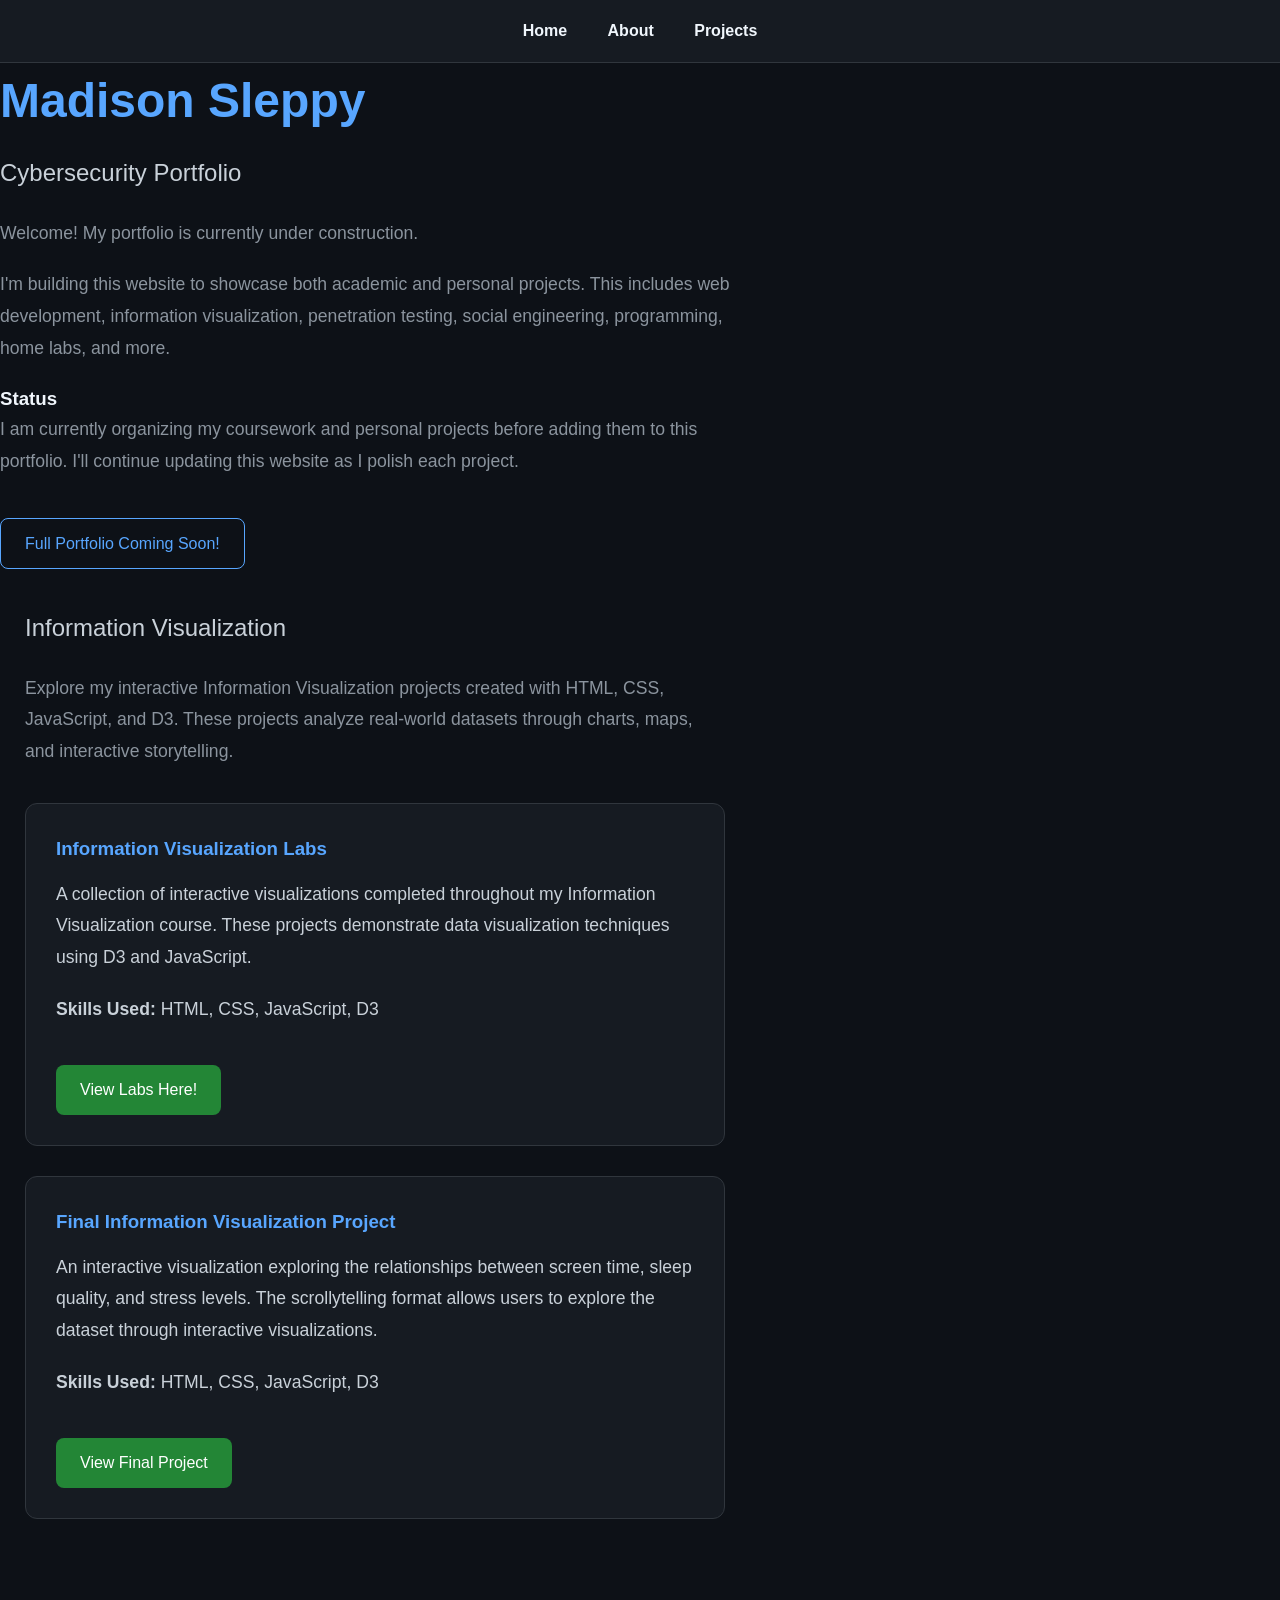
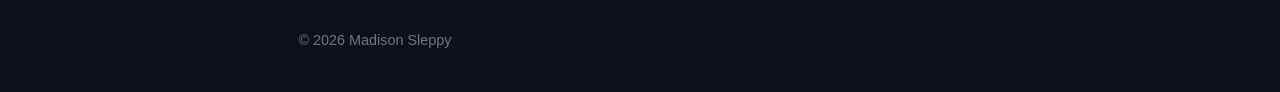
==== index.html @ 1eebdb02 "Update index.html" ====
<!DOCTYPE html>
<html lang="en">
    <head>
        <meta charset="UTF-8">
        <meta name="viewport" content="width=device-width, initial-scale=1.0">
        <title> Madison Sleppy | Cybersecurity Portfolio</title>

        <link rel="stylesheet" href="css/style.css">
    </head>

    <body>

        <!-- nav bar -->
        <nav>
            <a href="index.html">Home</a>
            <a href="about.html">About</a>
            <a href="projects.html">Projects</a>
        </nav>

        <main class="container">

            <!-- Hero Section -->

            <h1>Madison Sleppy</h1>
            <h2>Cybersecurity Portfolio</h2>

            <p>
                Welcome! My portfolio is currently under construction.
            </p>

            <p>
                I'm building this website to showcase both academic and personal projects.
                This includes web development, information visualization, penetration testing,
                social engineering, programming, home labs, and more.
            </p>

            <h3>Status</h3>

            <p>
                I am currently organizing my coursework and personal projects before
                adding them to this portfolio. I'll continue updating this website as
                I polish each project.
            </p>

            <div class="status">
                Full Portfolio Coming Soon!
            </div>

            <!-- info vis -->
            <section id="infovis">

                <h2>Information Visualization</h2>

                <p class="section-description">
                    Explore my interactive Information Visualization projects created
                    with HTML, CSS, JavaScript, and D3. These projects analyze
                    real-world datasets through charts, maps, and
                    interactive storytelling.
                </p>

                <div class="project-card">

                    <h3>Information Visualization Labs</h3>

                    <p>
                        A collection of interactive visualizations completed throughout
                        my Information Visualization course. These projects demonstrate
                        data visualization techniques using D3 and JavaScript.
                    </p>

                    <p>
                        <strong>Skills Used:</strong>
                        HTML, CSS, JavaScript, D3
                    </p>

                    <a class="button"
                    href="https://msleppy.github.io/infovis-labs/"
                    target="_blank">
                        View Labs Here!
                    </a>

                </div>

                <div class="project-card">

                    <h3>Final Information Visualization Project</h3>

                    <p>
                        An interactive visualization exploring the relationships
                        between screen time, sleep quality, and stress levels.
                        The scrollytelling format allows users to explore the
                        dataset through interactive visualizations.
                    </p>

                    <p>
                        <strong>Skills Used:</strong>
                        HTML, CSS, JavaScript, D3
                    </p>

                    <a class="button"
                    href="https://msleppy.github.io/infovis-final/"
                    target="_blank">
                        View Final Project
                    </a>

                </div>

            </section>

            <footer>
                © 2026 Madison Sleppy
            </footer>

        </main>

    </body>
    
</html>
---- css/style.css ----
* {
    margin: 0;
    padding: 0;
    box-sizing: border-box;
}

body {
    background: #0d1117;
    color: #f0f6fc;
    font-family: Arial, Helvetica, sans-serif;
    line-height: 1.6;
}

nav {
    background-color: #161b22;
    padding: 18px;
    text-align: center;
    border-bottom: 1px solid #30363d;
}

nav a {
    color: #f0f6fc;
    text-decoration: none;
    margin: 0 18px;
    font-weight: bold;
    transition: 0.3s;
}

nav a:hover {
    color: #58a6ff;
}

.hero {
    display: flex;
    justify-content: center;
    align-items: center;
    min-height: 90vh;
    text-align: center;
    padding: 30px;
}

.container {
    max-width: 750px;
}

h1 {
    font-size: 3rem;
    color: #58a6ff;
    margin-bottom: 15px;
}

h2 {
    color: #c9d1d9;
    font-weight: normal;
    margin-bottom: 25px;
}

p {
    color: #8b949e;
    font-size: 1.1rem;
    line-height: 1.8;
    margin-bottom: 20px;
}

.status {
    display: inline-block;
    margin-top: 20px;
    padding: 12px 24px;
    border: 1px solid #58a6ff;
    border-radius: 8px;
    color: #58a6ff;
}

.page-header {
    text-align: center;
    padding: 70px 20px 40px;
}

.page-header p {
    max-width: 700px;
    margin: auto;
}

.content {
    max-width: 1000px;
    margin: auto;
    padding: 40px 25px;
}

.content h2 {
    color: #58a6ff;
    margin-top: 40px;
    margin-bottom: 15px;
}

.content ul {
    margin-left: 25px;
    margin-bottom: 25px;
}

.content li {
    color: #c9d1d9;
    margin-bottom: 10px;
}

.project-card {
    background: #161b22;
    border: 1px solid #30363d;
    border-radius: 12px;
    padding: 30px;
    margin: 30px auto;
    max-width: 1000px;
}

.project-card h3 {
    color: #58a6ff;
    margin-bottom: 15px;
}

.project-card p {
    color: #c9d1d9;
}

#infovis {
    max-width: 1000px;
    margin: auto;
    padding: 40px 25px;
}

.section-description {
    margin-bottom: 35px;
}

.button {
    display: inline-block;
    margin-top: 20px;
    padding: 12px 24px;
    background: #238636;
    color: white;
    text-decoration: none;
    border-radius: 8px;
    transition: 0.3s;
}

.button:hover {
    background: #2ea043;
}

hr {
    border: none;
    border-top: 1px solid #30363d;
    margin: 50px auto;
    max-width: 1000px;
}

footer {
    text-align: center;
    color: #6e7681;
    font-size: .9rem;
    padding: 40px 20px;
}

@media (max-width: 768px) {
    h1 {
        font-size: 2.2rem;
    }
    nav a {
        display: inline-block;
        margin: 10px;
    }
    .project-card {
        margin: 20px;
    }

}
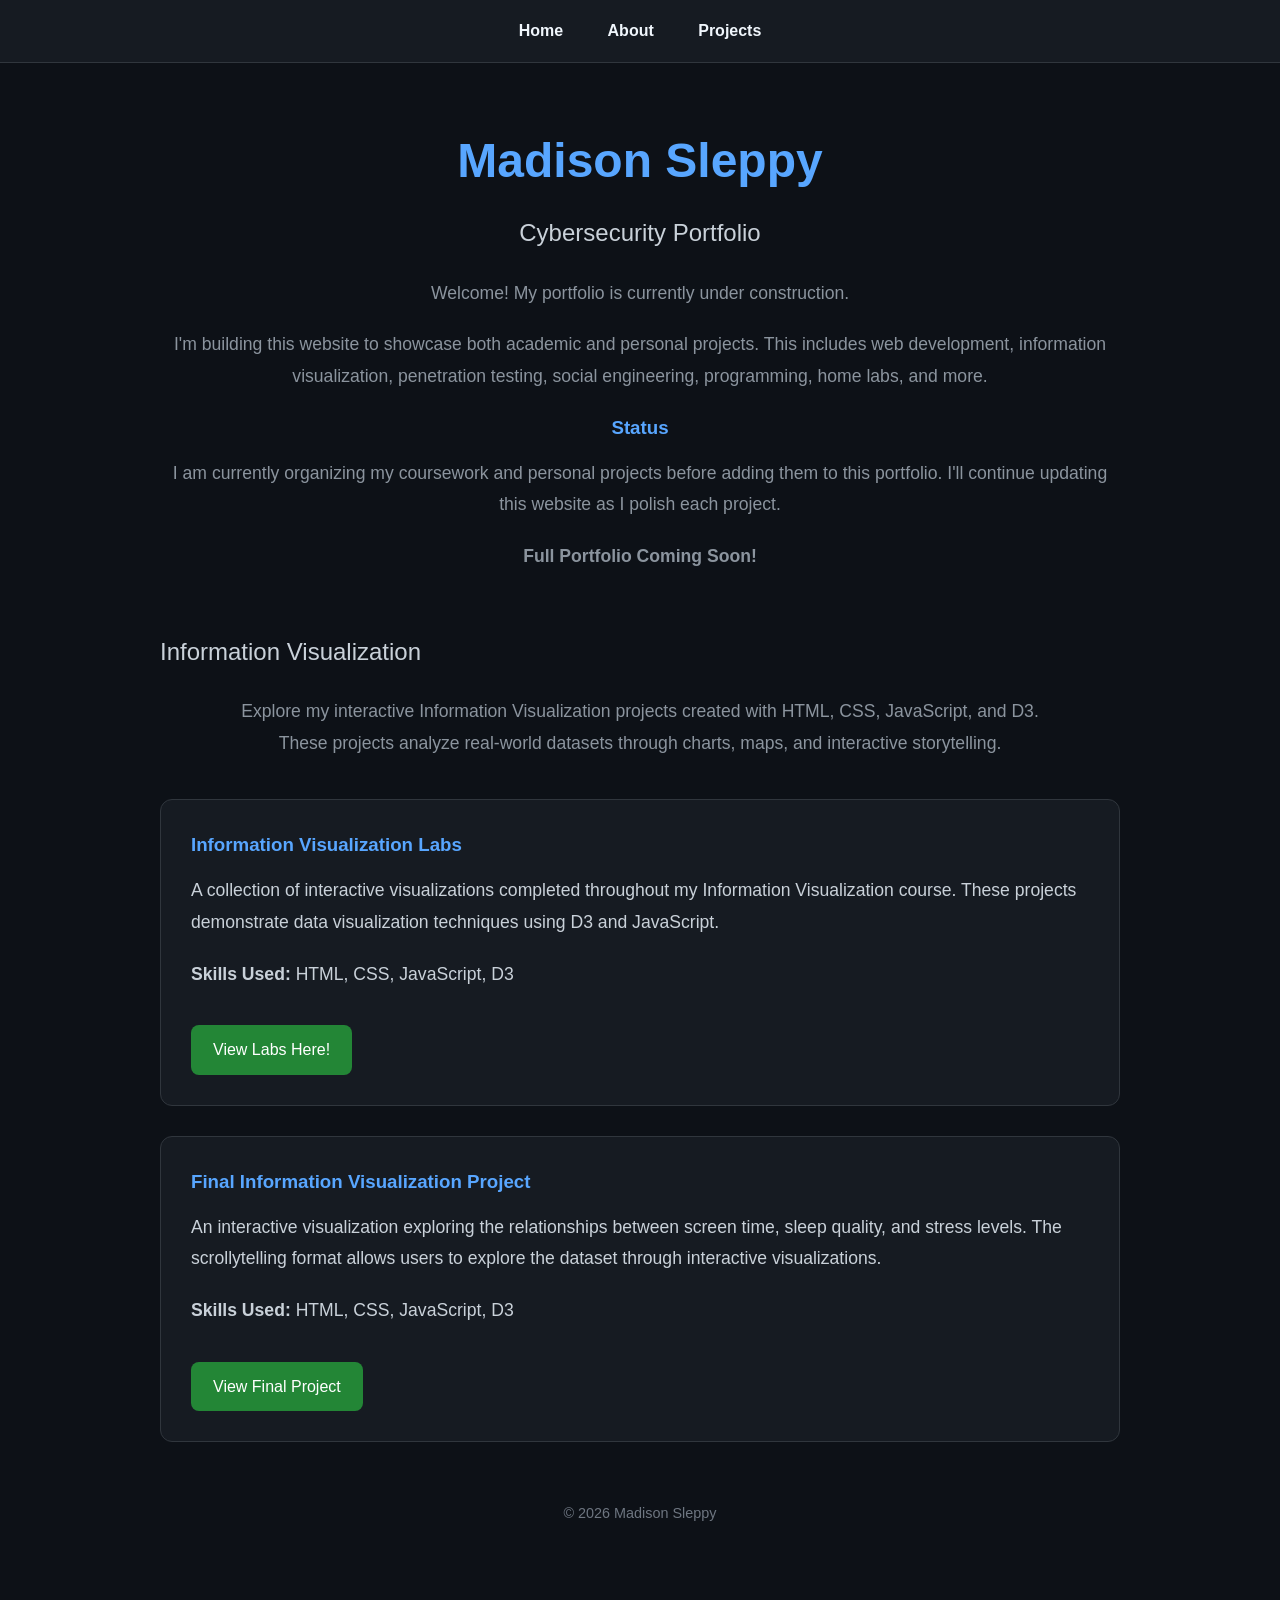
==== commit 1c833389: "Update index.html" ====
--- a/index.html
+++ b/index.html
@@ -42,9 +42,9 @@
                 I polish each project.
             </p>
 
-            <div class="status">
-                Full Portfolio Coming Soon!
-            </div>
+            <p>
+                <b>Full Portfolio Coming Soon!</b>
+            </p>
 
             <!-- info vis -->
             <section id="infovis">
--- a/css/style.css
+++ b/css/style.css
@@ -13,34 +13,36 @@
 
 nav {
     background-color: #161b22;
+    border-bottom: 1px solid #30363d;
     padding: 18px;
     text-align: center;
-    border-bottom: 1px solid #30363d;
 }
 
 nav a {
     color: #f0f6fc;
     text-decoration: none;
-    margin: 0 18px;
+    margin: 0 20px;
     font-weight: bold;
-    transition: 0.3s;
+    transition: color 0.3s ease;
 }
 
 nav a:hover {
     color: #58a6ff;
 }
 
-.hero {
-    display: flex;
-    justify-content: center;
-    align-items: center;
-    min-height: 90vh;
-    text-align: center;
-    padding: 30px;
+.container {
+    max-width: 1000px;
+    margin: 0 auto;
+    padding: 60px 20px;
 }
 
-.container {
-    max-width: 750px;
+.container > h1,
+.container > h2,
+.container > h3,
+.container > p,
+.container > .status,
+footer {
+    text-align: center;
 }
 
 h1 {
@@ -55,6 +57,11 @@
     margin-bottom: 25px;
 }
 
+h3 {
+    color: #58a6ff;
+    margin-bottom: 15px;
+}
+
 p {
     color: #8b949e;
     font-size: 1.1rem;
@@ -64,12 +71,13 @@
 
 .status {
     display: inline-block;
-    margin-top: 20px;
+    margin: 30px auto;
     padding: 12px 24px;
     border: 1px solid #58a6ff;
     border-radius: 8px;
     color: #58a6ff;
 }
+
 
 .page-header {
     text-align: center;
@@ -84,23 +92,32 @@
 .content {
     max-width: 1000px;
     margin: auto;
-    padding: 40px 25px;
+    padding: 40px 20px;
 }
 
 .content h2 {
     color: #58a6ff;
     margin-top: 40px;
-    margin-bottom: 15px;
 }
 
 .content ul {
     margin-left: 25px;
-    margin-bottom: 25px;
+    margin-bottom: 30px;
 }
 
 .content li {
     color: #c9d1d9;
     margin-bottom: 10px;
+}
+
+#infovis {
+    margin-top: 60px;
+}
+
+.section-description {
+    text-align: center;
+    max-width: 850px;
+    margin: 0 auto 40px auto;
 }
 
 .project-card {
@@ -109,37 +126,26 @@
     border-radius: 12px;
     padding: 30px;
     margin: 30px auto;
-    max-width: 1000px;
+    text-align: left;
 }
 
 .project-card h3 {
     color: #58a6ff;
-    margin-bottom: 15px;
 }
 
 .project-card p {
     color: #c9d1d9;
 }
 
-#infovis {
-    max-width: 1000px;
-    margin: auto;
-    padding: 40px 25px;
-}
-
-.section-description {
-    margin-bottom: 35px;
-}
-
 .button {
     display: inline-block;
-    margin-top: 20px;
-    padding: 12px 24px;
+    margin-top: 15px;
+    padding: 12px 22px;
     background: #238636;
     color: white;
     text-decoration: none;
     border-radius: 8px;
-    transition: 0.3s;
+    transition: background-color 0.3s ease;
 }
 
 .button:hover {
@@ -149,27 +155,37 @@
 hr {
     border: none;
     border-top: 1px solid #30363d;
-    margin: 50px auto;
-    max-width: 1000px;
+    margin: 50px 0;
 }
 
 footer {
-    text-align: center;
+    margin-top: 60px;
     color: #6e7681;
-    font-size: .9rem;
-    padding: 40px 20px;
+    font-size: 0.9rem;
+    padding-bottom: 20px;
 }
 
 @media (max-width: 768px) {
+
+    .container {
+        padding: 40px 20px;
+    }
+
     h1 {
         font-size: 2.2rem;
     }
+
+    h2 {
+        font-size: 1.6rem;
+    }
+
     nav a {
         display: inline-block;
-        margin: 10px;
+        margin: 8px 12px;
     }
+
     .project-card {
-        margin: 20px;
+        padding: 20px;
     }
 
 }
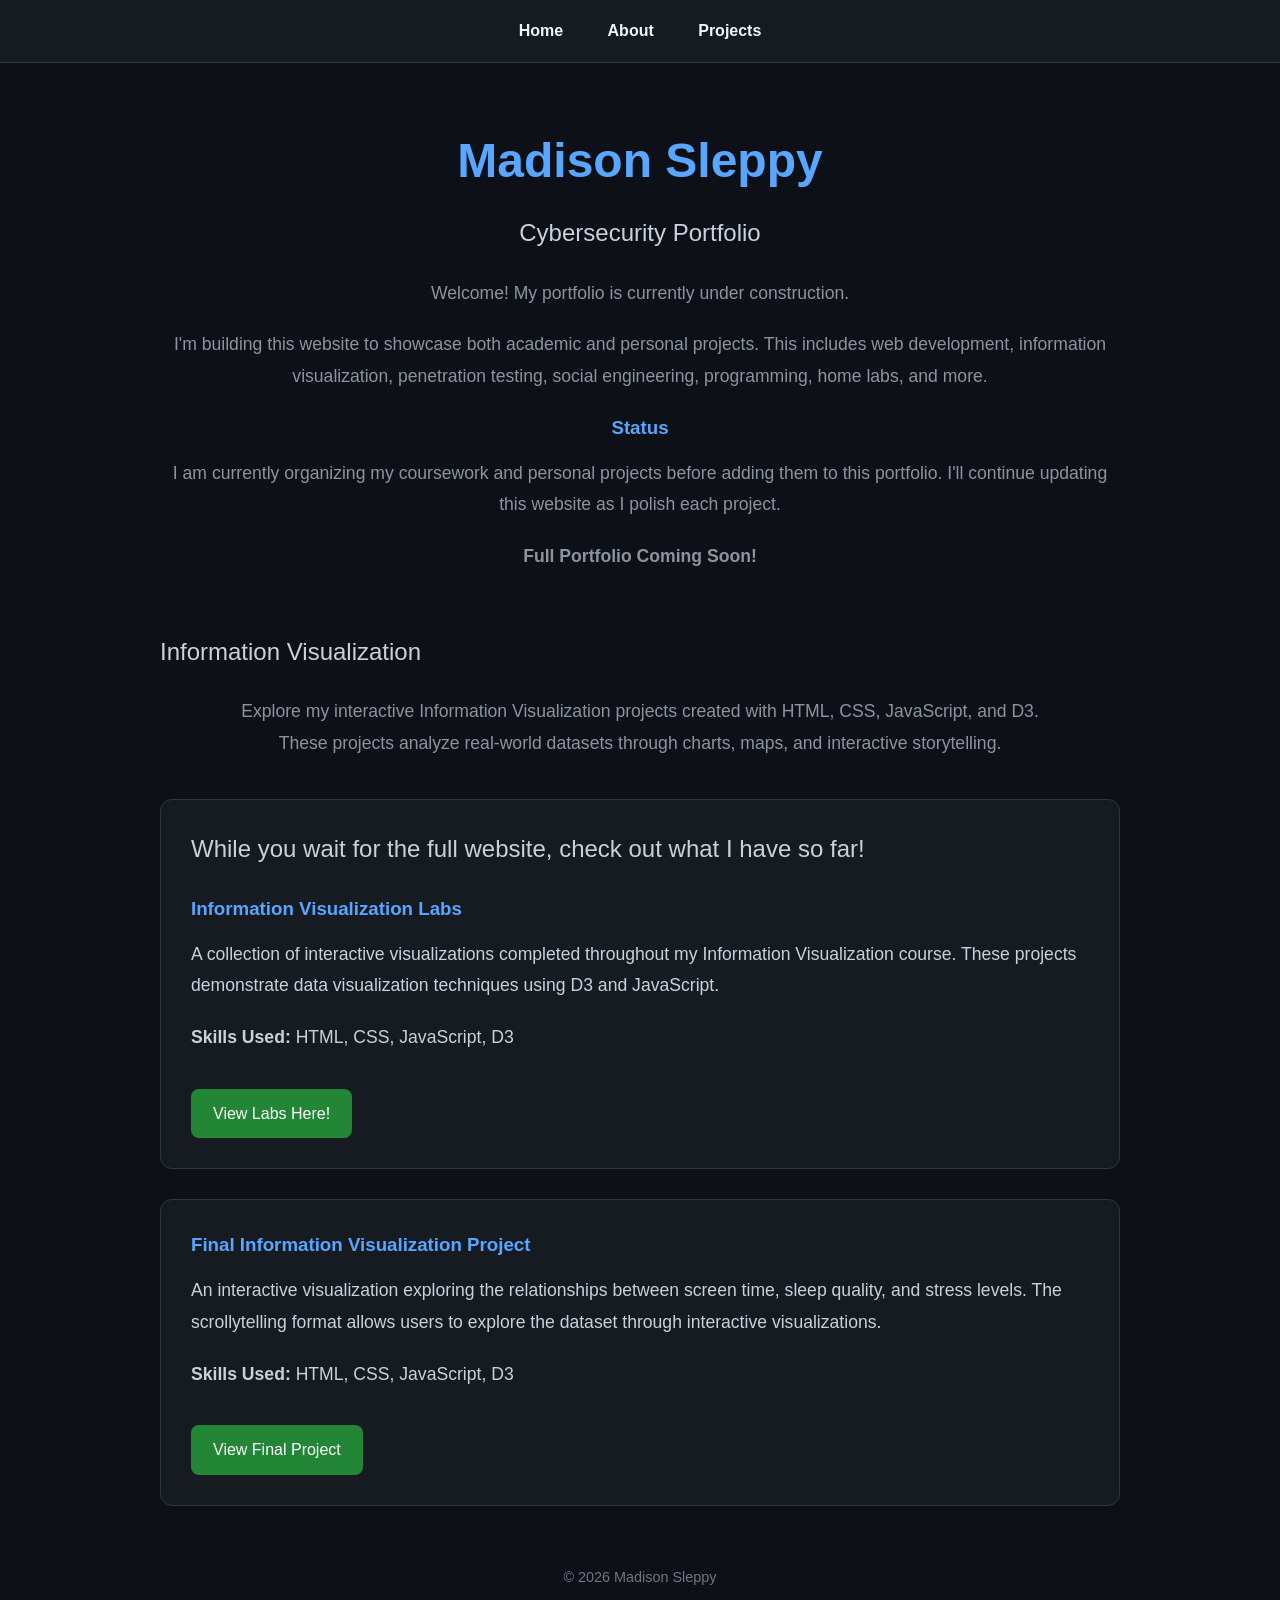
==== commit 3039e3c8: "Update index.html" ====
--- a/index.html
+++ b/index.html
@@ -59,7 +59,8 @@
                 </p>
 
                 <div class="project-card">
-
+                    
+                    <h2>While you wait for the full website, check out what I have so far!</h2>
                     <h3>Information Visualization Labs</h3>
 
                     <p>
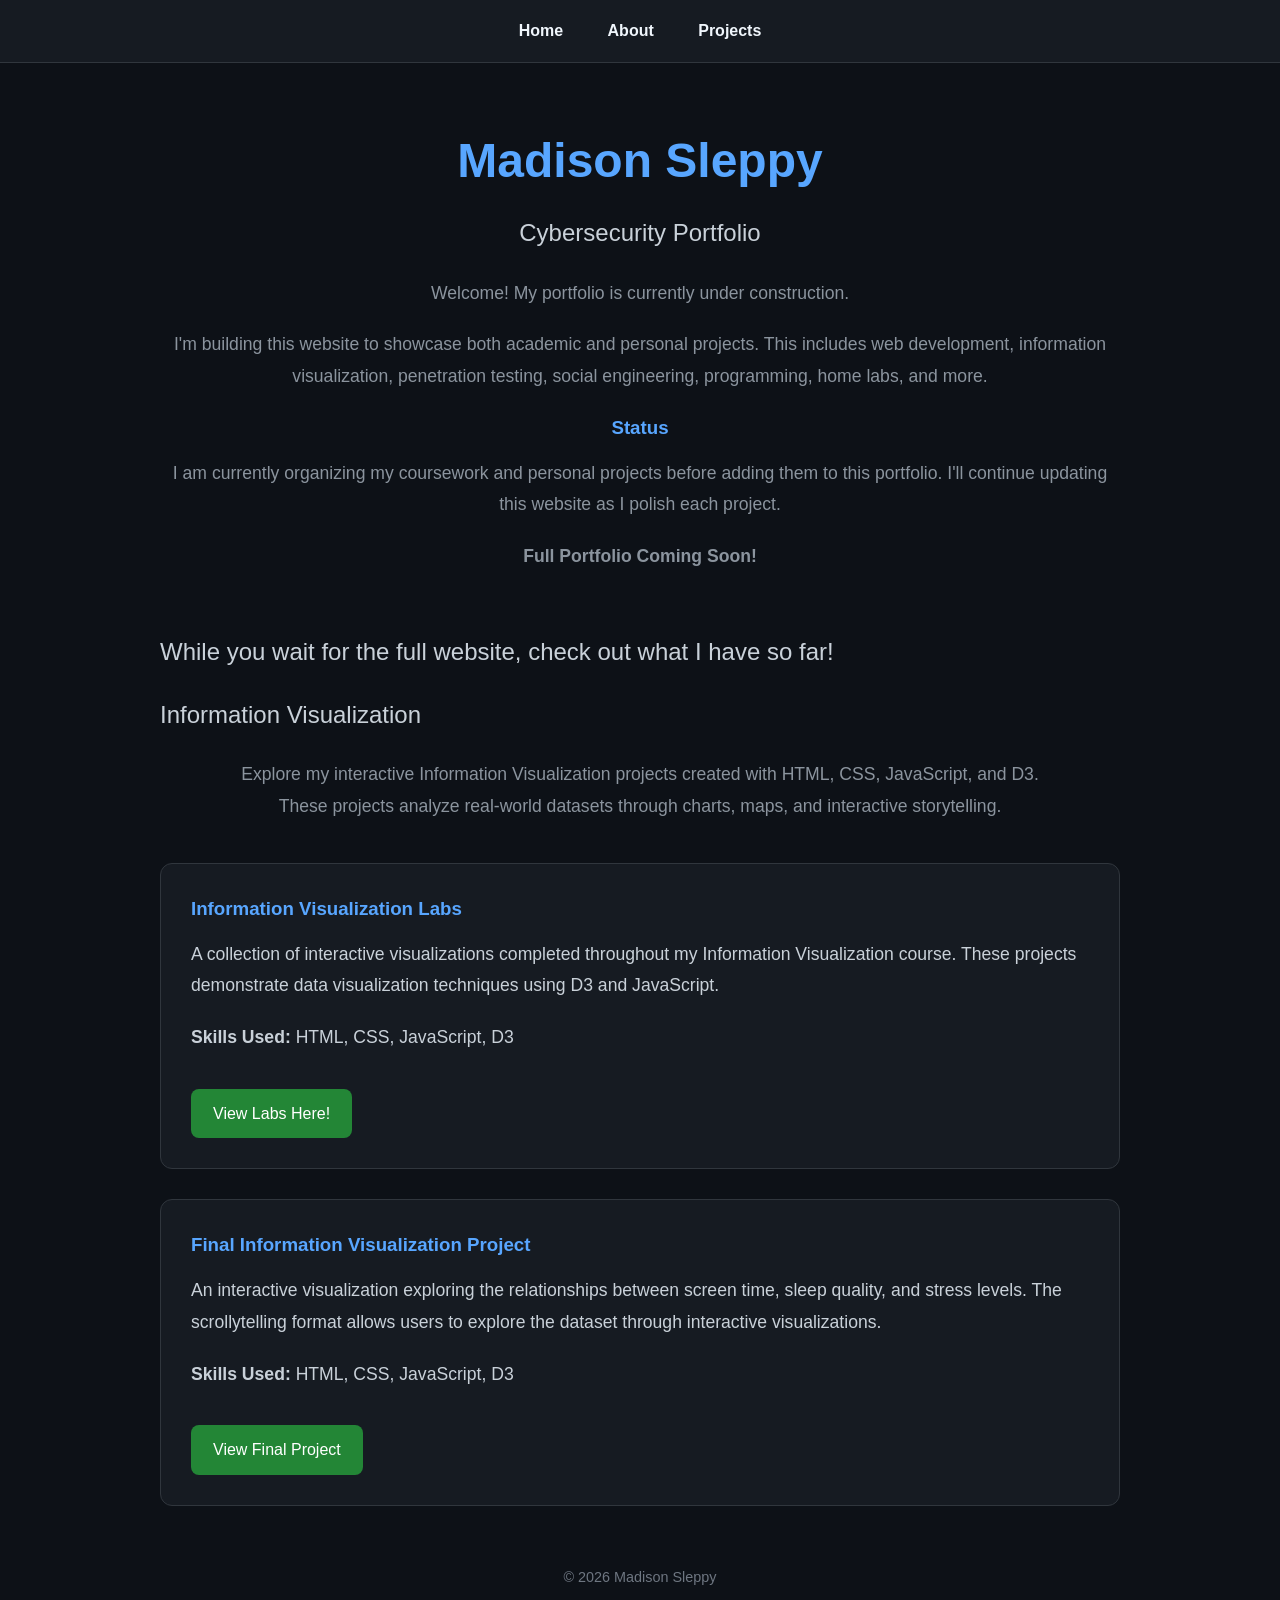
==== commit 737638be: "Update index.html" ====
--- a/index.html
+++ b/index.html
@@ -49,6 +49,7 @@
             <!-- info vis -->
             <section id="infovis">
 
+                <h2>While you wait for the full website, check out what I have so far!</h2>
                 <h2>Information Visualization</h2>
 
                 <p class="section-description">
@@ -60,7 +61,6 @@
 
                 <div class="project-card">
                     
-                    <h2>While you wait for the full website, check out what I have so far!</h2>
                     <h3>Information Visualization Labs</h3>
 
                     <p>
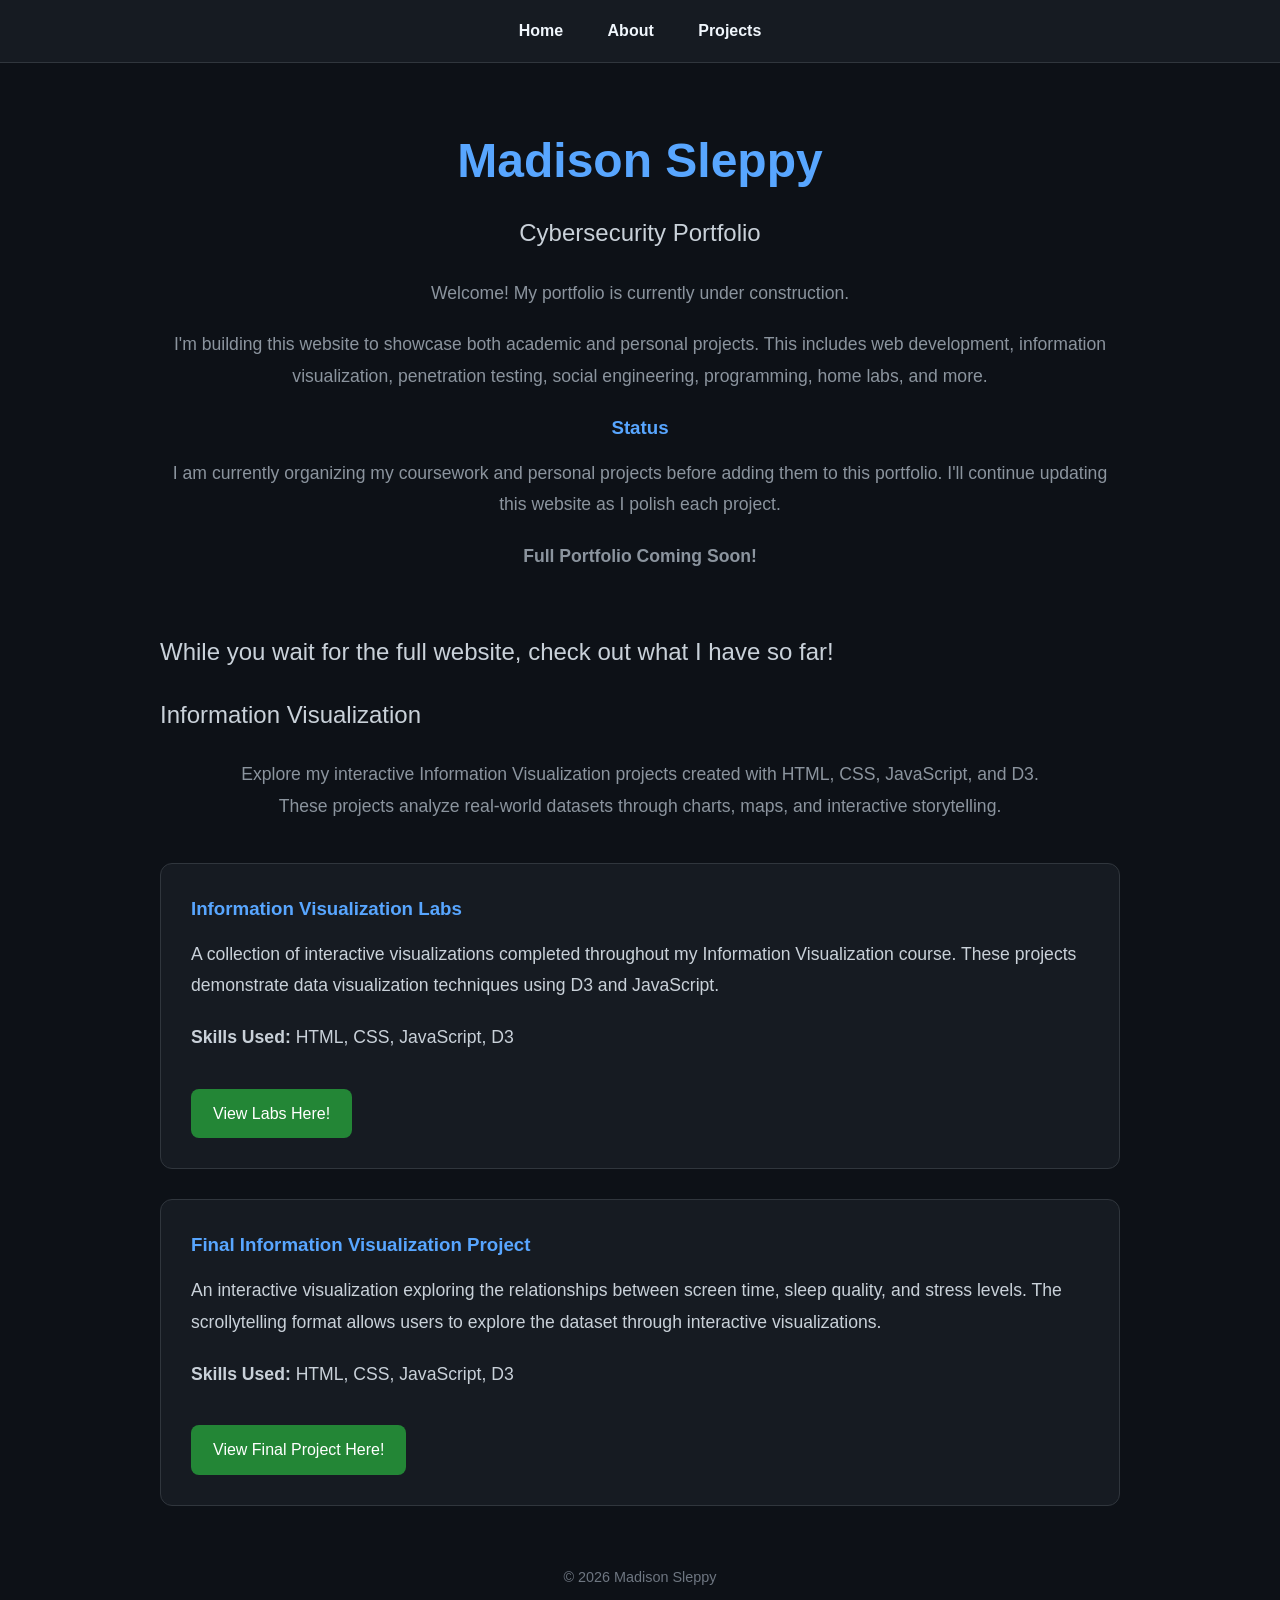
==== commit 274cf234: "Update index.html" ====
--- a/index.html
+++ b/index.html
@@ -101,7 +101,7 @@
                     <a class="button"
                     href="https://msleppy.github.io/infovis-final/"
                     target="_blank">
-                        View Final Project
+                        View Final Project Here!
                     </a>
 
                 </div>
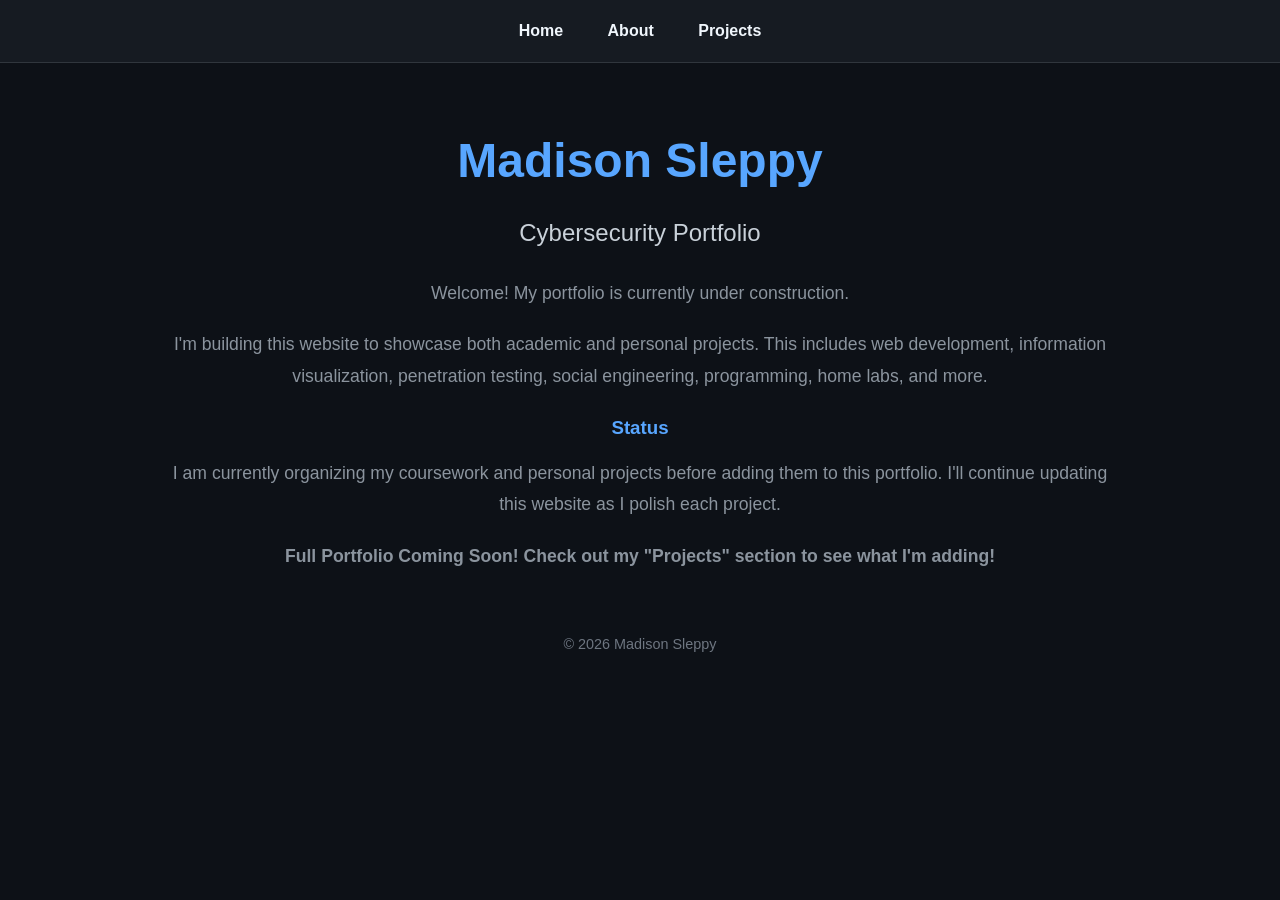
==== commit 28d86ea4: "Update index.html" ====
--- a/index.html
+++ b/index.html
@@ -44,69 +44,9 @@
 
             <p>
                 <b>Full Portfolio Coming Soon!</b>
+                <b>Check out my "Projects" section to see what I'm adding!</b>
             </p>
 
-            <!-- info vis -->
-            <section id="infovis">
-
-                <h2>While you wait for the full website, check out what I have so far!</h2>
-                <h2>Information Visualization</h2>
-
-                <p class="section-description">
-                    Explore my interactive Information Visualization projects created
-                    with HTML, CSS, JavaScript, and D3. These projects analyze
-                    real-world datasets through charts, maps, and
-                    interactive storytelling.
-                </p>
-
-                <div class="project-card">
-                    
-                    <h3>Information Visualization Labs</h3>
-
-                    <p>
-                        A collection of interactive visualizations completed throughout
-                        my Information Visualization course. These projects demonstrate
-                        data visualization techniques using D3 and JavaScript.
-                    </p>
-
-                    <p>
-                        <strong>Skills Used:</strong>
-                        HTML, CSS, JavaScript, D3
-                    </p>
-
-                    <a class="button"
-                    href="https://msleppy.github.io/infovis-labs/"
-                    target="_blank">
-                        View Labs Here!
-                    </a>
-
-                </div>
-
-                <div class="project-card">
-
-                    <h3>Final Information Visualization Project</h3>
-
-                    <p>
-                        An interactive visualization exploring the relationships
-                        between screen time, sleep quality, and stress levels.
-                        The scrollytelling format allows users to explore the
-                        dataset through interactive visualizations.
-                    </p>
-
-                    <p>
-                        <strong>Skills Used:</strong>
-                        HTML, CSS, JavaScript, D3
-                    </p>
-
-                    <a class="button"
-                    href="https://msleppy.github.io/infovis-final/"
-                    target="_blank">
-                        View Final Project Here!
-                    </a>
-
-                </div>
-
-            </section>
 
             <footer>
                 © 2026 Madison Sleppy
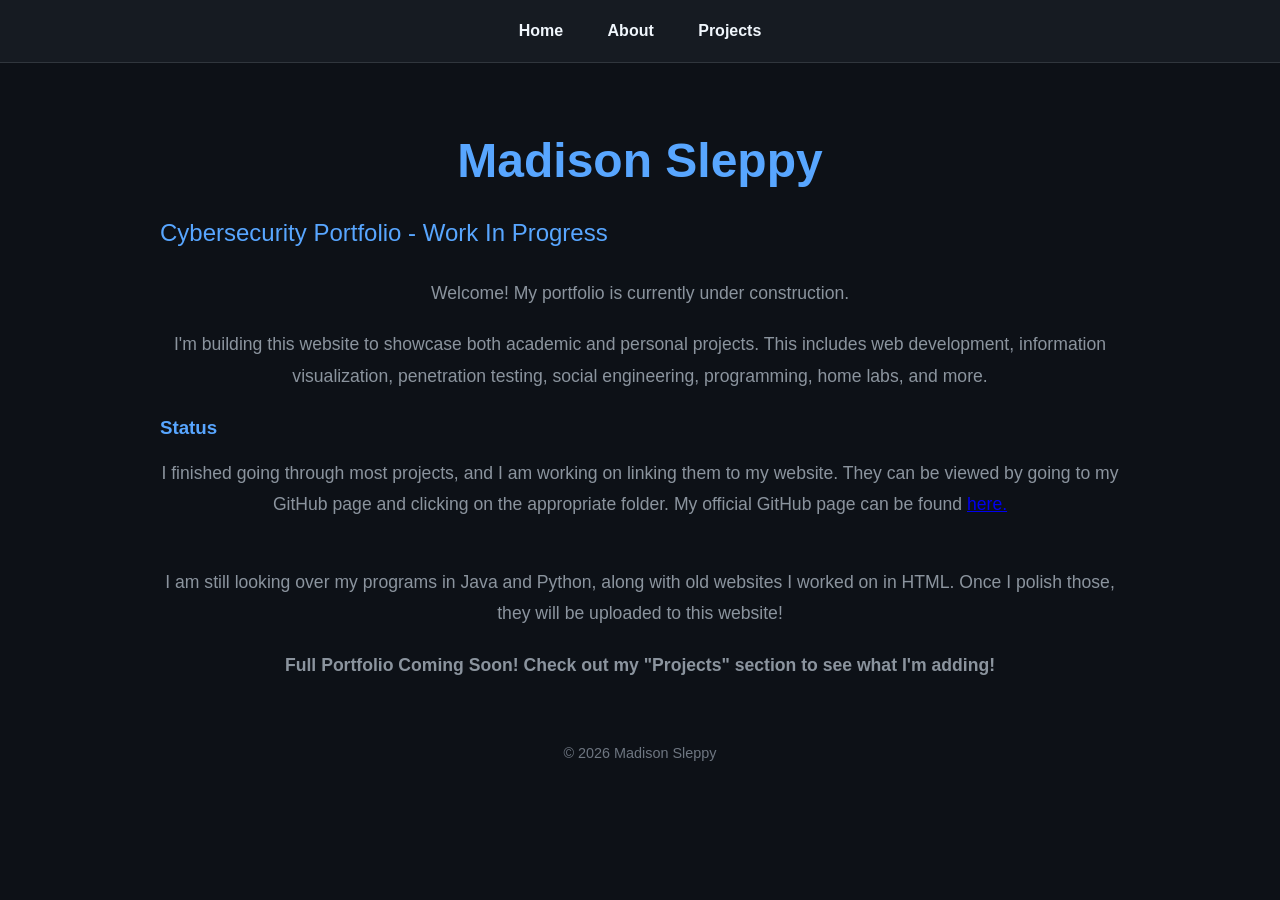
==== commit 043e2ca7: "Update index.html" ====
--- a/index.html
+++ b/index.html
@@ -10,7 +10,6 @@
 
     <body>
 
-        <!-- nav bar -->
         <nav>
             <a href="index.html">Home</a>
             <a href="about.html">About</a>
@@ -19,10 +18,8 @@
 
         <main class="container">
 
-            <!-- Hero Section -->
-
             <h1>Madison Sleppy</h1>
-            <h2>Cybersecurity Portfolio</h2>
+            <h2>Cybersecurity Portfolio - Work In Progress</h2>
 
             <p>
                 Welcome! My portfolio is currently under construction.
@@ -37,9 +34,14 @@
             <h3>Status</h3>
 
             <p>
-                I am currently organizing my coursework and personal projects before
-                adding them to this portfolio. I'll continue updating this website as
-                I polish each project.
+                I finished going through most projects, and I am working on linking them to my website. They can be 
+                viewed by going to my GitHub page and clicking on the appropriate folder. My official GitHub page can be 
+                found <a href="https://github.com/msleppy/">here.</a>    
+            </p>
+            <br>
+            <p> 
+                I am still looking over my programs in Java and Python, along with old websites I worked on in HTML. Once I
+                polish those, they will be uploaded to this website!
             </p>
 
             <p>
--- a/css/style.css
+++ b/css/style.css
@@ -36,12 +36,11 @@
     padding: 60px 20px;
 }
 
-.container > h1,
-.container > h2,
-.container > h3,
-.container > p,
-.container > .status,
-footer {
+.container > h1 {
+    text-align: center;
+}
+
+.container > p {
     text-align: center;
 }
 
@@ -52,7 +51,7 @@
 }
 
 h2 {
-    color: #c9d1d9;
+    color: #58a6ff;
     font-weight: normal;
     margin-bottom: 25px;
 }
@@ -78,7 +77,6 @@
     color: #58a6ff;
 }
 
-
 .page-header {
     text-align: center;
     padding: 70px 20px 40px;
@@ -110,8 +108,12 @@
     margin-bottom: 10px;
 }
 
+section {
+    margin-bottom: 60px;
+}
+
 #infovis {
-    margin-top: 60px;
+    margin-top: 20px;
 }
 
 .section-description {
@@ -127,6 +129,13 @@
     padding: 30px;
     margin: 30px auto;
     text-align: left;
+
+    transition: transform 0.3s ease, border-color 0.3s ease;
+}
+
+.project-card:hover {
+    transform: translateY(-5px);
+    border-color: #58a6ff;
 }
 
 .project-card h3 {
@@ -159,6 +168,7 @@
 }
 
 footer {
+    text-align: center;
     margin-top: 60px;
     color: #6e7681;
     font-size: 0.9rem;
@@ -166,26 +176,26 @@
 }
 
 @media (max-width: 768px) {
-
+    
     .container {
         padding: 40px 20px;
     }
-
+    
     h1 {
         font-size: 2.2rem;
     }
-
+    
     h2 {
         font-size: 1.6rem;
     }
-
+    
     nav a {
         display: inline-block;
         margin: 8px 12px;
     }
-
+    
     .project-card {
         padding: 20px;
     }
-
-}
+    
+}
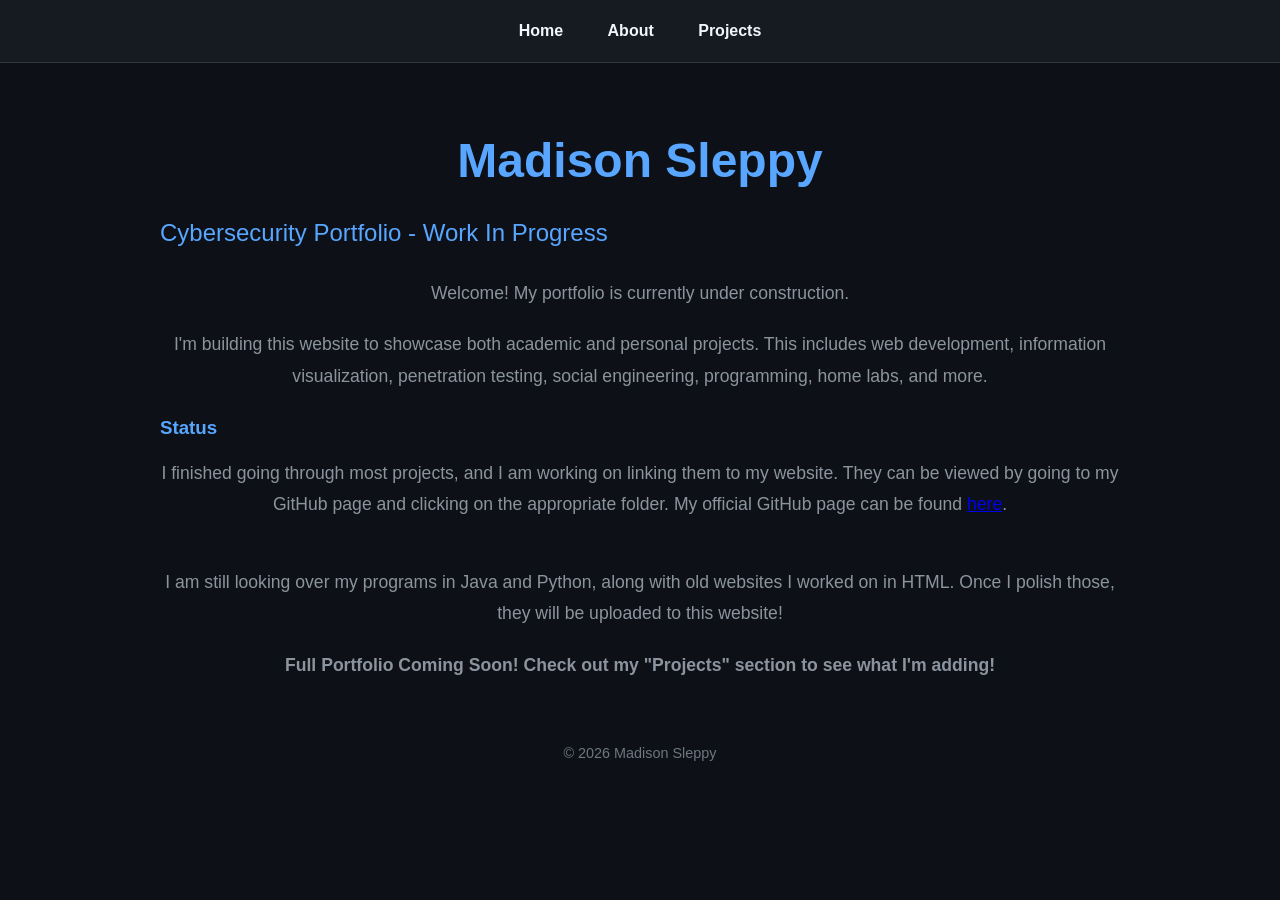
==== commit 47b8f147: "Update index.html" ====
--- a/index.html
+++ b/index.html
@@ -36,7 +36,7 @@
             <p>
                 I finished going through most projects, and I am working on linking them to my website. They can be 
                 viewed by going to my GitHub page and clicking on the appropriate folder. My official GitHub page can be 
-                found <a href="https://github.com/msleppy/">here.</a>    
+                found <a href="https://github.com/msleppy/">here</a>.
             </p>
             <br>
             <p> 
